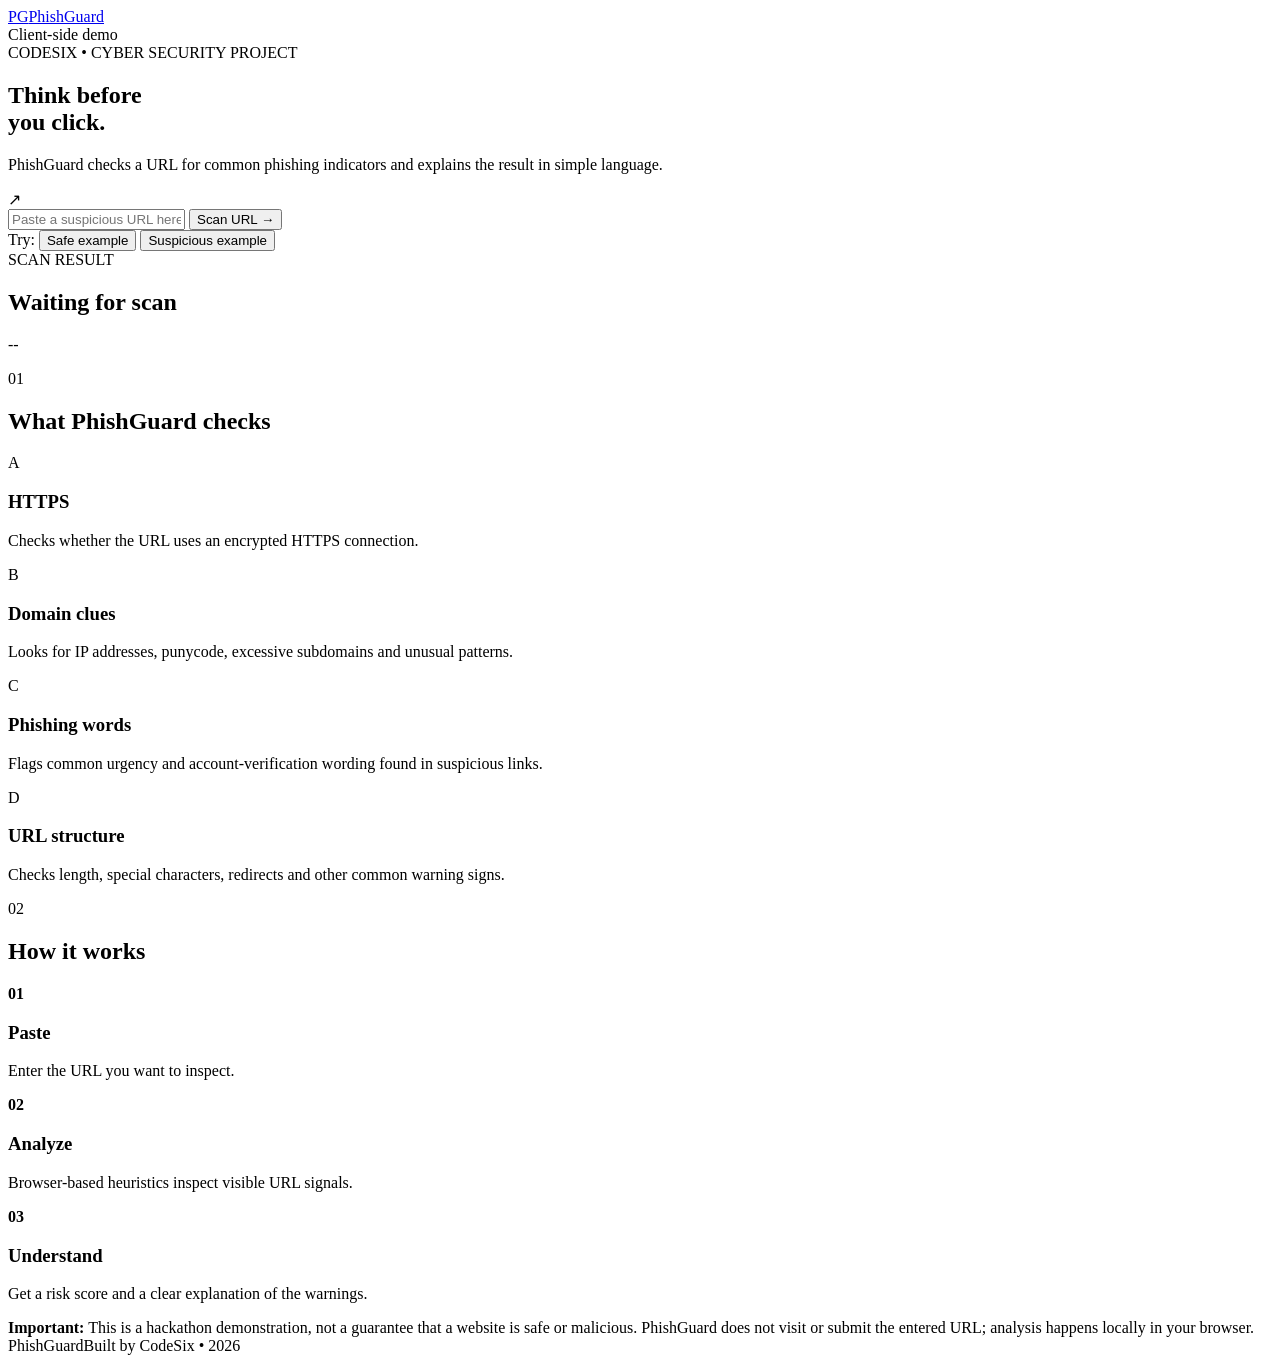
==== index.html @ d640451a "Create PhishGuard website homepage" ====
<!DOCTYPE html>
<html lang="en">
<head>
  <meta charset="UTF-8">
  <meta name="viewport" content="width=device-width, initial-scale=1.0">
  <meta name="description" content="PhishGuard - a student-friendly phishing URL awareness and analysis demo by CodeSix.">
  <title>PhishGuard | CodeSix</title>
  <link rel="stylesheet" href="style.css">
</head>
<body>
  <div class="grid-bg"></div>
  <header class="nav">
    <a class="brand" href="#top"><span class="brand-mark">PG</span><span>PhishGuard</span></a>
    <div class="nav-right"><span class="status-dot"></span> Client-side demo</div>
  </header>

  <main id="top">
    <section class="hero">
      <div class="eyebrow">CODESIX • CYBER SECURITY PROJECT</div>
      <h1>Think before<br><span>you click.</span></h1>
      <p class="hero-copy">PhishGuard checks a URL for common phishing indicators and explains the result in simple language.</p>

      <div class="scanner-card">
        <div class="input-row">
          <div class="url-icon">↗</div>
          <input id="urlInput" type="text" placeholder="Paste a suspicious URL here…" autocomplete="off" spellcheck="false">
          <button id="scanBtn">Scan URL <span>→</span></button>
        </div>
        <div class="examples">
          <span>Try:</span>
          <button data-sample="https://www.google.com">Safe example</button>
          <button data-sample="http://paypal-login-security.example.com">Suspicious example</button>
        </div>
      </div>

      <div id="result" class="result-card hidden" aria-live="polite">
        <div class="result-top">
          <div>
            <div class="result-label">SCAN RESULT</div>
            <h2 id="resultTitle">Waiting for scan</h2>
          </div>
          <div id="scoreBadge" class="score-badge">--</div>
        </div>
        <div class="meter"><div id="meterFill"></div></div>
        <p id="resultSummary" class="result-summary"></p>
        <div id="signals" class="signals"></div>
      </div>
    </section>

    <section class="features">
      <div class="section-heading"><span>01</span><h2>What PhishGuard checks</h2></div>
      <div class="feature-grid">
        <article><div class="feature-number">A</div><h3>HTTPS</h3><p>Checks whether the URL uses an encrypted HTTPS connection.</p></article>
        <article><div class="feature-number">B</div><h3>Domain clues</h3><p>Looks for IP addresses, punycode, excessive subdomains and unusual patterns.</p></article>
        <article><div class="feature-number">C</div><h3>Phishing words</h3><p>Flags common urgency and account-verification wording found in suspicious links.</p></article>
        <article><div class="feature-number">D</div><h3>URL structure</h3><p>Checks length, special characters, redirects and other common warning signs.</p></article>
      </div>
    </section>

    <section class="how">
      <div class="section-heading"><span>02</span><h2>How it works</h2></div>
      <div class="steps">
        <div class="step"><b>01</b><div><h3>Paste</h3><p>Enter the URL you want to inspect.</p></div></div>
        <div class="step"><b>02</b><div><h3>Analyze</h3><p>Browser-based heuristics inspect visible URL signals.</p></div></div>
        <div class="step"><b>03</b><div><h3>Understand</h3><p>Get a risk score and a clear explanation of the warnings.</p></div></div>
      </div>
    </section>

    <section class="disclaimer">
      <strong>Important:</strong> This is a hackathon demonstration, not a guarantee that a website is safe or malicious. PhishGuard does not visit or submit the entered URL; analysis happens locally in your browser.
    </section>
  </main>

  <footer><span>PhishGuard</span><span>Built by CodeSix • 2026</span></footer>
  <script src="script.js"></script>
</body>
</html>
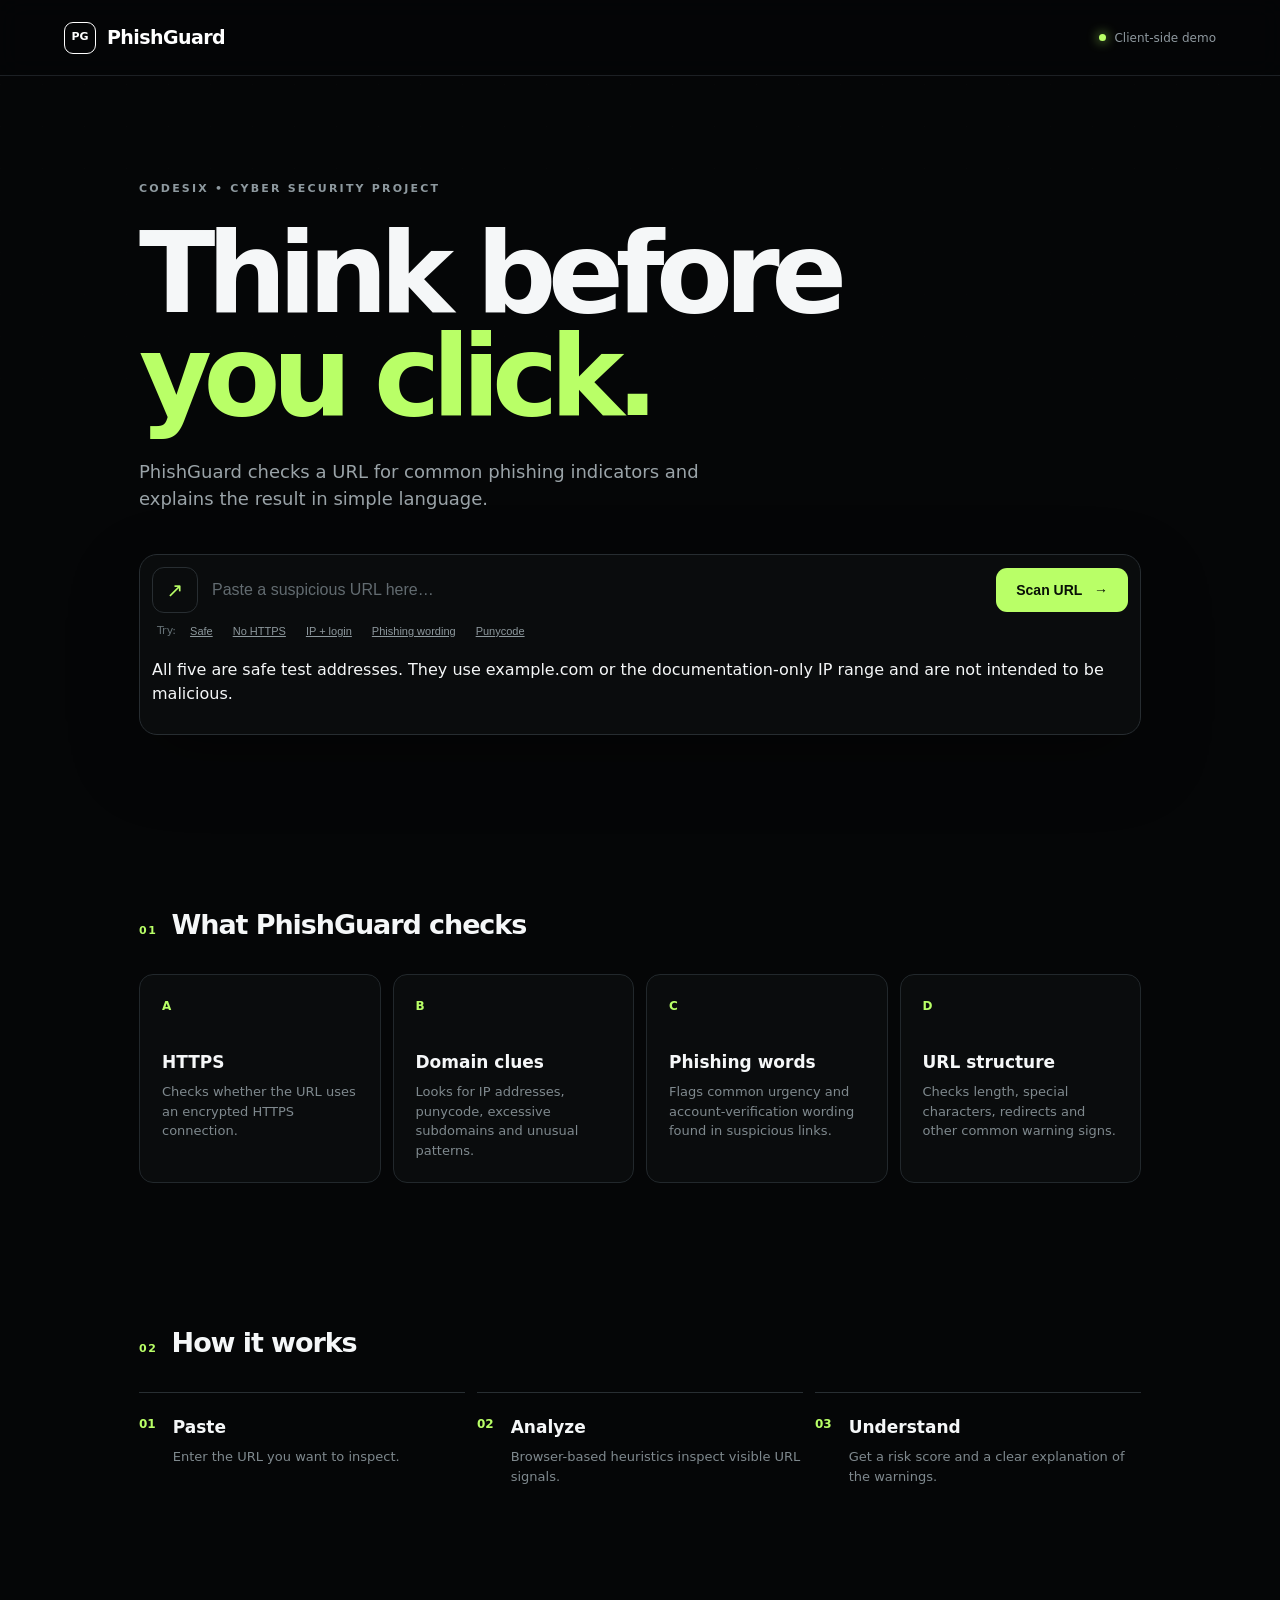
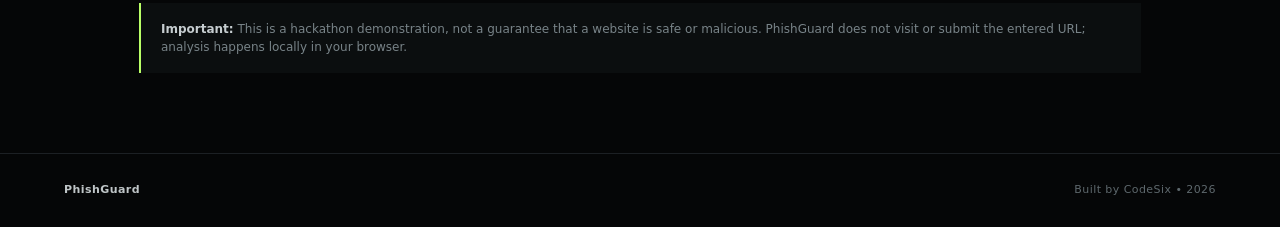
==== commit 6930356d: "Add five safe PhishGuard test URLs" ====
--- a/index.html
+++ b/index.html
@@ -28,9 +28,13 @@
         </div>
         <div class="examples">
           <span>Try:</span>
-          <button data-sample="https://www.google.com">Safe example</button>
-          <button data-sample="http://paypal-login-security.example.com">Suspicious example</button>
+          <button data-sample="https://example.com">Safe</button>
+          <button data-sample="http://example.com">No HTTPS</button>
+          <button data-sample="https://192.0.2.1/login">IP + login</button>
+          <button data-sample="http://account-verify.example.com/login">Phishing wording</button>
+          <button data-sample="https://xn--pple-43d.example.com">Punycode</button>
         </div>
+        <p class="test-note">All five are safe test addresses. They use example.com or the documentation-only IP range and are not intended to be malicious.</p>
       </div>
 
       <div id="result" class="result-card hidden" aria-live="polite">
--- a/style.css
+++ b/style.css
@@ -0,0 +1 @@
+*{box-sizing:border-box}html{scroll-behavior:smooth}body{margin:0;background:#050607;color:#f5f7f8;font-family:Inter,ui-sans-serif,system-ui,-apple-system,BlinkMacSystemFont,"Segoe UI",sans-serif;line-height:1.5}.grid-bg{position:fixed;inset:0;pointer-events:none;opacity:.22;background-image:linear-gradient(rgba(255,255,255,.035) 1px,transparent 1px),linear-gradient(90deg,rgba(255,255,255,.035) 1px,transparent 1px);background-size:42px 42px;mask-image:linear-gradient(to bottom,#000,transparent 80%)}.nav{height:76px;border-bottom:1px solid #1c2024;display:flex;align-items:center;justify-content:space-between;padding:0 clamp(20px,5vw,80px);position:relative;z-index:2;background:rgba(5,6,7,.78);backdrop-filter:blur(12px)}.brand{color:#fff;text-decoration:none;font-weight:800;letter-spacing:-.03em;display:flex;gap:11px;align-items:center;font-size:19px}.brand-mark{width:32px;height:32px;border:1px solid #fff;border-radius:9px;display:grid;place-items:center;font-size:11px;letter-spacing:0}.nav-right{font-size:12px;color:#8f999f;display:flex;align-items:center;gap:8px}.status-dot{width:7px;height:7px;background:#b9ff67;border-radius:50%;box-shadow:0 0 12px #b9ff67}.hero{max-width:1050px;margin:0 auto;padding:105px 24px 100px}.eyebrow{font-size:11px;letter-spacing:.2em;color:#8e999f;font-weight:700;margin-bottom:24px}.hero h1{font-size:clamp(56px,10vw,112px);line-height:.92;letter-spacing:-.075em;margin:0;max-width:850px;font-weight:850}.hero h1 span{color:#b9ff67}.hero-copy{max-width:620px;color:#9aa3a8;font-size:18px;margin:30px 0 42px}.scanner-card,.result-card{border:1px solid #272d31;background:rgba(11,13,14,.88);border-radius:18px;box-shadow:0 25px 70px rgba(0,0,0,.3)}.scanner-card{padding:12px}.input-row{display:flex;align-items:center;gap:10px}.url-icon{width:46px;height:46px;border:1px solid #282e32;border-radius:12px;display:grid;place-items:center;color:#b9ff67;font-size:20px;flex:none}.input-row input{min-width:0;flex:1;background:transparent;border:0;outline:0;color:#fff;font-size:16px;padding:14px 4px}.input-row input::placeholder{color:#626b70}.input-row button{border:0;background:#b9ff67;color:#081006;font-weight:800;border-radius:11px;padding:14px 20px;cursor:pointer;font-size:14px;white-space:nowrap}.input-row button:hover{filter:brightness(1.08)}.input-row button span{margin-left:8px}.examples{display:flex;align-items:center;gap:8px;padding:10px 5px 3px;color:#657075;font-size:11px}.examples button{background:none;border:0;color:#8d989d;text-decoration:underline;cursor:pointer;font-size:11px}.result-card{margin-top:18px;padding:24px}.hidden{display:none}.result-top{display:flex;justify-content:space-between;gap:20px;align-items:center}.result-label{font-size:10px;letter-spacing:.18em;color:#697277;font-weight:800}.result-top h2{font-size:25px;margin:4px 0 0;letter-spacing:-.03em}.score-badge{border:1px solid #363c40;border-radius:12px;padding:10px 14px;font-weight:900;min-width:68px;text-align:center}.meter{height:7px;background:#202528;border-radius:99px;overflow:hidden;margin:20px 0 14px}.meter div{height:100%;width:0;border-radius:99px;background:#b9ff67;transition:width .5s ease}.result-summary{color:#a6afb3;margin:0 0 16px}.signals{display:grid;grid-template-columns:repeat(auto-fit,minmax(220px,1fr));gap:9px}.signal{border:1px solid #252b2f;border-radius:10px;padding:11px 12px;font-size:12px;color:#aab2b6}.signal strong{display:block;color:#f2f4f5;margin-bottom:2px}.features,.how{max-width:1050px;margin:0 auto;padding:70px 24px}.section-heading{display:flex;gap:14px;align-items:baseline;margin-bottom:28px}.section-heading span{font-size:11px;color:#b9ff67;font-weight:800;letter-spacing:.15em}.section-heading h2{font-size:27px;letter-spacing:-.04em;margin:0}.feature-grid{display:grid;grid-template-columns:repeat(4,1fr);gap:12px}.feature-grid article{border:1px solid #22282c;border-radius:14px;padding:22px;background:#0a0c0d;min-height:190px}.feature-number{font-size:12px;color:#b9ff67;font-weight:900;margin-bottom:35px}.feature-grid h3,.step h3{margin:0 0 7px;font-size:17px}.feature-grid p,.step p{margin:0;color:#7f898e;font-size:13px}.steps{display:grid;grid-template-columns:repeat(3,1fr);gap:12px}.step{display:flex;gap:17px;border-top:1px solid #282e32;padding:22px 0}.step>b{color:#b9ff67;font-size:12px}.disclaimer{max-width:1002px;margin:25px auto 80px;padding:17px 20px;border-left:2px solid #b9ff67;background:#0b0e0f;color:#788388;font-size:12px}.disclaimer strong{color:#c6cdd0}footer{border-top:1px solid #1c2024;padding:28px clamp(20px,5vw,80px);display:flex;justify-content:space-between;color:#5e686d;font-size:11px;letter-spacing:.04em}footer span:first-child{color:#bfc5c7;font-weight:800}@media(max-width:760px){.nav-right{display:none}.hero{padding-top:70px}.input-row{flex-wrap:wrap}.input-row input{width:calc(100% - 60px)}.input-row button{width:100%}.feature-grid{grid-template-columns:1fr 1fr}.steps{grid-template-columns:1fr}.disclaimer{margin-left:24px;margin-right:24px}}@media(max-width:480px){.feature-grid{grid-template-columns:1fr}.hero h1{font-size:58px}.hero-copy{font-size:16px}.examples{flex-wrap:wrap}}
